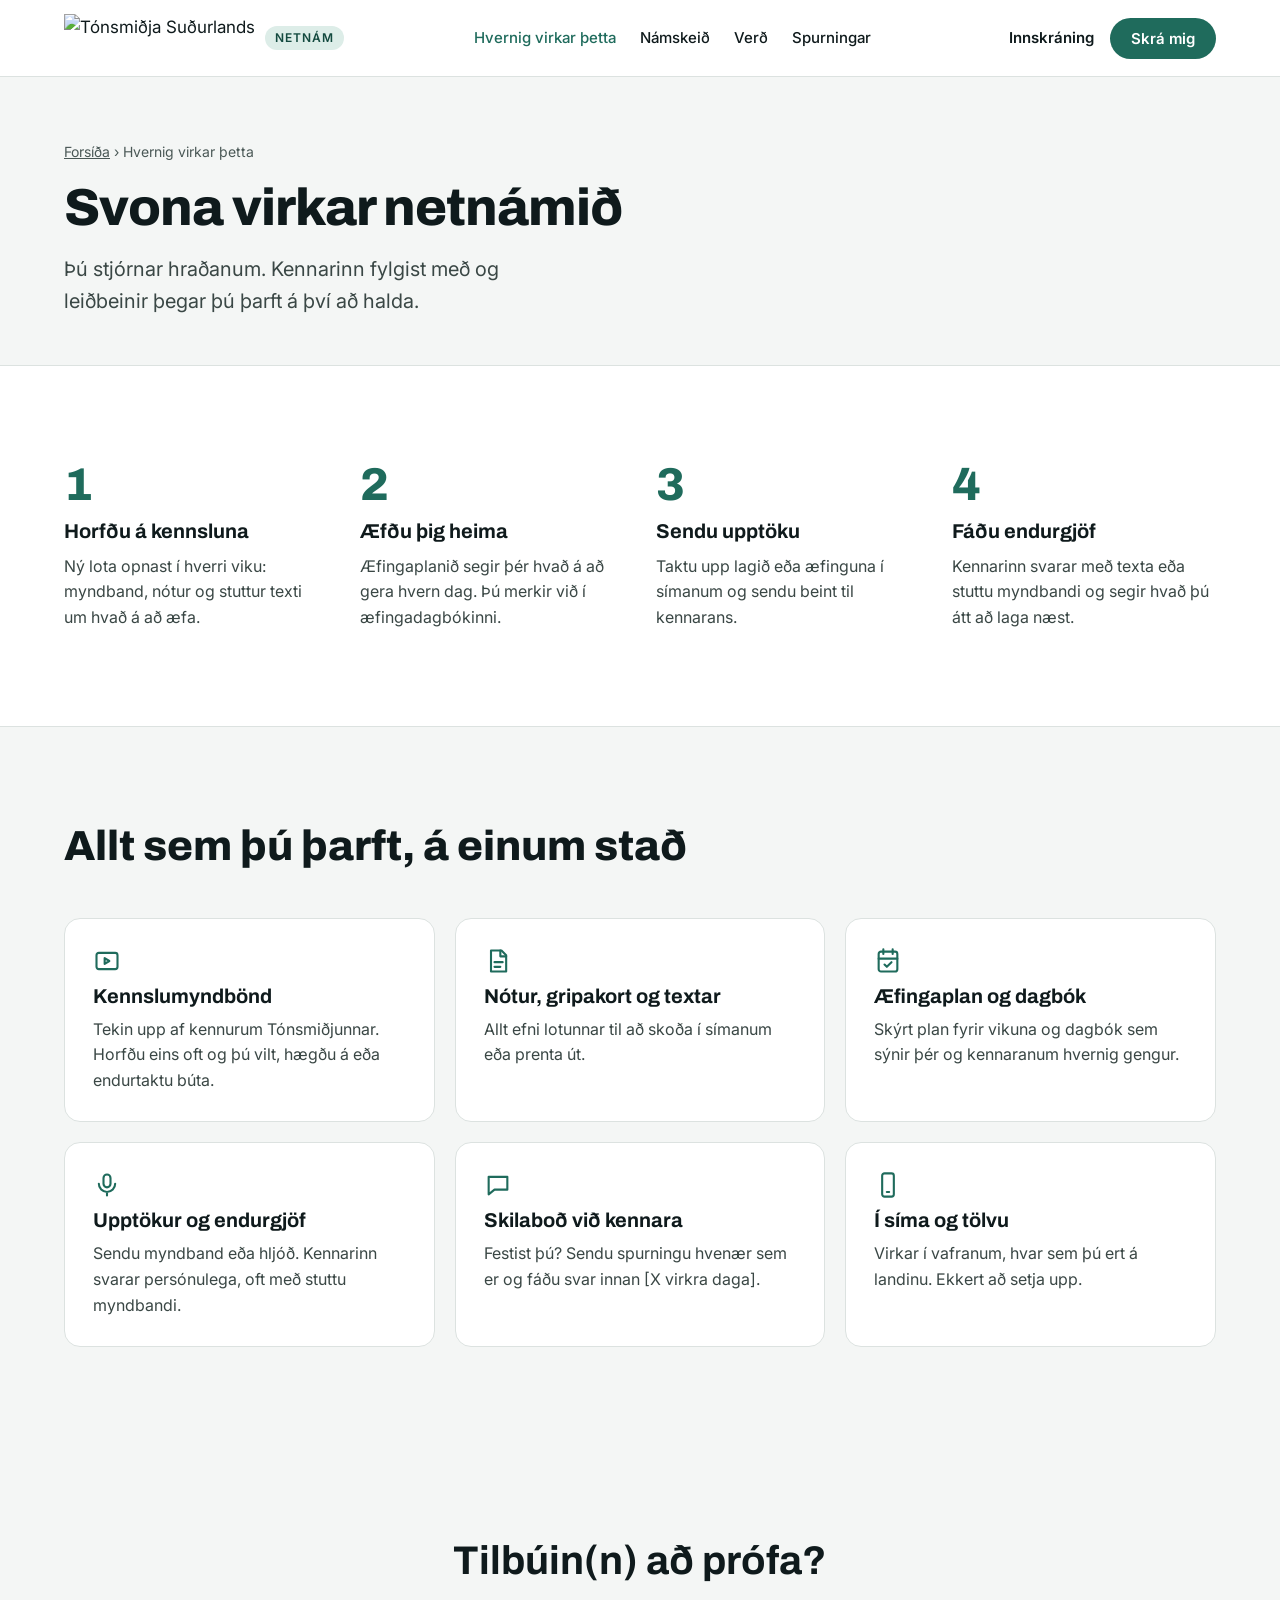
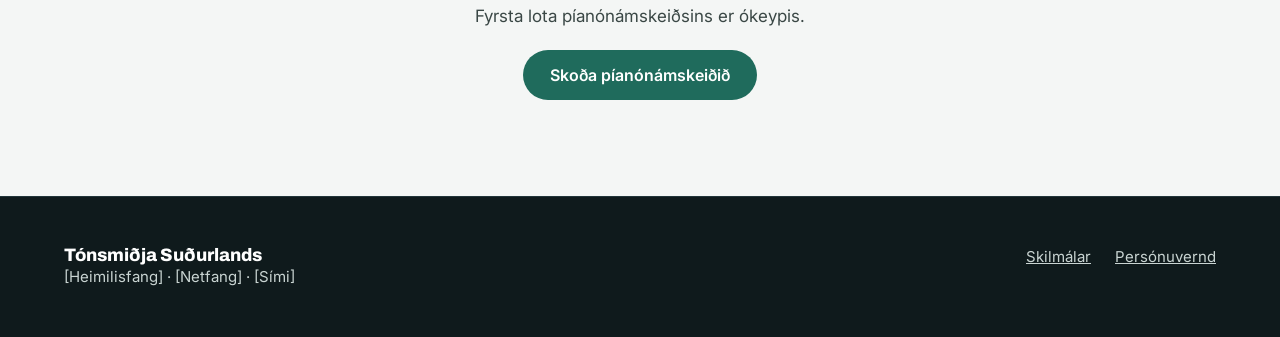
==== hvernig.html @ 37549ae0 "Fyrstu drög að vefsíðu netnáms Co-Authored-By: Claude Opus 5.5 <noreply@anthropic.com> Claude-Sessio" ====
<!doctype html>
<html lang="is">
<head>
  <meta charset="utf-8">
  <meta name="viewport" content="width=device-width, initial-scale=1">
  <title>Hvernig virkar þetta | Netnám Tónsmiðju Suðurlands</title>
  <meta name="description" content="Svona virkar netnám Tónsmiðju Suðurlands: kennsla á myndbandi, æfing heima, upptökur og endurgjöf frá kennara.">
  <link rel="preconnect" href="https://fonts.googleapis.com">
  <link rel="preconnect" href="https://fonts.gstatic.com" crossorigin>
  <link rel="stylesheet" href="https://fonts.googleapis.com/css2?family=Archivo:wght@500;700;800&family=Inter:wght@400;500;600&display=swap">
  <link rel="stylesheet" href="style.css">
</head>
<body>

<header class="site-header">
  <div class="container">
    <a class="brand" href="index.html">
      <img class="brand-logo" src="logo.png" alt="Tónsmiðja Suðurlands" onerror="this.onerror=null;this.src='https://tonsmidjan.net/wp-content/uploads/2024/04/Tonsmidja-FullLogo_Transparent.png'">
      <span class="brand-tag">NETNÁM</span>
    </a>
    <nav class="main-nav" id="main-nav" aria-label="Aðalvalmynd">
      <a href="hvernig.html" aria-current="page">Hvernig virkar þetta</a>
      <a href="index.html#namskeid">Námskeið</a>
      <a href="verd.html">Verð</a>
      <a href="verd.html#spurningar">Spurningar</a>
    </nav>
    <div class="header-actions">
      <a class="link-plain" href="nemandi.html">Innskráning</a>
      <a class="btn btn-primary btn-sm" href="piano.html#skraning">Skrá mig</a>
      <button class="menu-toggle" aria-label="Opna valmynd" aria-expanded="false" aria-controls="main-nav">
        <svg width="24" height="24" viewBox="0 0 24 24" fill="none" stroke="currentColor" stroke-width="2" stroke-linecap="round" aria-hidden="true"><path d="M4 7h16M4 12h16M4 17h16"/></svg>
      </button>
    </div>
  </div>
</header>


<main>
  <section class="container page-intro">
    <div class="crumbs"><a href="index.html">Forsíða</a> › Hvernig virkar þetta</div>
    <h1>Svona virkar netnámið</h1>
    <p class="hero-lead">Þú stjórnar hraðanum. Kennarinn fylgist með og leiðbeinir þegar þú þarft á því að halda.</p>
  </section>

  <section id="hvernig" class="section section-white">
    <div class="container">
            <div class="steps">
        <div class="step"><span class="step-num">1</span><h3>Horfðu á kennsluna</h3><p>Ný lota opnast í hverri viku: myndband, nótur og stuttur texti um hvað á að æfa.</p></div>
        <div class="step"><span class="step-num">2</span><h3>Æfðu þig heima</h3><p>Æfingaplanið segir þér hvað á að gera hvern dag. Þú merkir við í æfingadagbókinni.</p></div>
        <div class="step"><span class="step-num">3</span><h3>Sendu upptöku</h3><p>Taktu upp lagið eða æfinguna í símanum og sendu beint til kennarans.</p></div>
        <div class="step"><span class="step-num">4</span><h3>Fáðu endurgjöf</h3><p>Kennarinn svarar með texta eða stuttu myndbandi og segir hvað þú átt að laga næst.</p></div>
      </div>
    </div>
  </section>

  <section class="section">
    <div class="container">
      <div class="section-head"><h2>Allt sem þú þarft, á einum stað</h2></div>
      <div class="features">
        <div class="feature">
          <svg class="icon" viewBox="0 0 24 24" fill="none" stroke-width="1.8" stroke-linecap="round" stroke-linejoin="round" aria-hidden="true"><rect x="3" y="5" width="18" height="14" rx="2"/><path d="M10 9.5v5l4-2.5z"/></svg>
          <h3>Kennslumyndbönd</h3><p>Tekin upp af kennurum Tónsmiðjunnar. Horfðu eins oft og þú vilt, hægðu á eða endurtaktu búta.</p>
        </div>
        <div class="feature">
          <svg class="icon" viewBox="0 0 24 24" fill="none" stroke-width="1.8" stroke-linecap="round" stroke-linejoin="round" aria-hidden="true"><path d="M6 3h9l4 4v14H6z"/><path d="M14 3v5h5"/><path d="M9 13h7M9 17h5"/></svg>
          <h3>Nótur, gripakort og textar</h3><p>Allt efni lotunnar til að skoða í símanum eða prenta út.</p>
        </div>
        <div class="feature">
          <svg class="icon" viewBox="0 0 24 24" fill="none" stroke-width="1.8" stroke-linecap="round" stroke-linejoin="round" aria-hidden="true"><rect x="4" y="4" width="16" height="17" rx="2"/><path d="M8 2v4M16 2v4M4 10h16"/><path d="M9 15l2 2 4-4"/></svg>
          <h3>Æfingaplan og dagbók</h3><p>Skýrt plan fyrir vikuna og dagbók sem sýnir þér og kennaranum hvernig gengur.</p>
        </div>
        <div class="feature">
          <svg class="icon" viewBox="0 0 24 24" fill="none" stroke-width="1.8" stroke-linecap="round" stroke-linejoin="round" aria-hidden="true"><rect x="9" y="3" width="6" height="11" rx="3"/><path d="M5 11a7 7 0 0 0 14 0M12 18v3"/></svg>
          <h3>Upptökur og endurgjöf</h3><p>Sendu myndband eða hljóð. Kennarinn svarar persónulega, oft með stuttu myndbandi.</p>
        </div>
        <div class="feature">
          <svg class="icon" viewBox="0 0 24 24" fill="none" stroke-width="1.8" stroke-linecap="round" stroke-linejoin="round" aria-hidden="true"><path d="M4 5h16v11H9l-5 4z"/></svg>
          <h3>Skilaboð við kennara</h3><p>Festist þú? Sendu spurningu hvenær sem er og fáðu svar innan [X virkra daga].</p>
        </div>
        <div class="feature">
          <svg class="icon" viewBox="0 0 24 24" fill="none" stroke-width="1.8" stroke-linecap="round" stroke-linejoin="round" aria-hidden="true"><rect x="7" y="2" width="10" height="20" rx="2"/><path d="M11 18h2"/></svg>
          <h3>Í síma og tölvu</h3><p>Virkar í vafranum, hvar sem þú ert á landinu. Ekkert að setja upp.</p>
        </div>
      </div>
    </div>
  </section>

  <section class="section">
    <div class="container cta">
      <h2>Tilbúin(n) að prófa?</h2>
      <p class="muted">Fyrsta lota píanónámskeiðsins er ókeypis.</p>
      <a class="btn btn-primary" href="piano.html">Skoða píanónámskeiðið</a>
    </div>
  </section>

<footer class="site-footer">
  <div class="container">
    <div><strong>Tónsmiðja Suðurlands</strong>[Heimilisfang] · [Netfang] · [Sími]</div>
    <div style="display:flex;gap:24px"><a href="#">Skilmálar</a><a href="#">Persónuvernd</a></div>
  </div>
</footer>

<script>
  // Valmynd í síma
  const toggle = document.querySelector('.menu-toggle');
  const nav = document.getElementById('main-nav');
  toggle.addEventListener('click', () => {
    const open = nav.classList.toggle('open');
    toggle.setAttribute('aria-expanded', open);
  });
  nav.querySelectorAll('a').forEach(a => a.addEventListener('click', () => {
    nav.classList.remove('open');
    toggle.setAttribute('aria-expanded', 'false');
  }));
</script>
</body>
</html>
---- style.css ----
/* Netnám Tónsmiðju Suðurlands — sameiginlegt útlit */
:root {
  --ink: #0F1A1C;
  --ink-2: #3A4745;
  --muted: #4A5856;
  --ground: #F4F6F5;
  --card: #FFFFFF;
  --line: #DCE2E0;
  --soft: #EEF2F1;
  --dark-2: #1C2B2E;
  --on-dark: #C9D4D2;
  --accent: #1F6B5C;
  --accent-hover: #134A3F;
  --accent-soft: #DDEDE8;
  --mint: #9FD3C4;
  --amber: #E0A23B;
  --radius: 16px;
  --display: "Archivo", system-ui, sans-serif;
  --body: "Inter", system-ui, sans-serif;
}

* { box-sizing: border-box; }
html { scroll-behavior: smooth; }
body {
  margin: 0;
  background: var(--ground);
  color: var(--ink);
  font-family: var(--body);
  font-size: 17px;
  line-height: 1.6;
}
img, svg { display: block; }
a { color: var(--accent); }
a:hover { color: var(--accent-hover); }
h1, h2, h3 { font-family: var(--display); line-height: 1.1; margin: 0; }
p { margin: 0; }
.container { max-width: 1200px; margin: 0 auto; padding: 0 24px; }
.muted { color: var(--ink-2); }

/* Hnappar */
.btn {
  display: inline-flex; align-items: center; justify-content: center; gap: 8px;
  font: 600 16px/1 var(--body);
  padding: 16px 26px; border-radius: 999px;
  text-decoration: none; cursor: pointer; border: 1.5px solid transparent;
  transition: background .15s, color .15s, transform .15s;
}
.btn:active { transform: translateY(1px); }
.btn-primary { background: var(--accent); color: #fff; }
.btn-primary:hover { background: var(--accent-hover); color: #fff; }
.btn-outline { background: #fff; color: var(--ink); border-color: var(--ink); }
.btn-outline:hover { background: var(--ink); color: #fff; }
.btn-sm { padding: 12px 20px; font-size: 15px; }

/* Haus */
.site-header { background: #fff; border-bottom: 1px solid var(--line); position: sticky; top: 0; z-index: 10; }
.site-header .container { display: flex; align-items: center; justify-content: space-between; gap: 16px; padding-top: 14px; padding-bottom: 14px; flex-wrap: wrap; }
.brand { display: flex; align-items: center; gap: 10px; text-decoration: none; color: var(--ink); }
.brand:hover { color: var(--ink); }
.brand-logo { height: 48px; width: auto; }
.brand-tag { font: 600 12px/1 var(--body); letter-spacing: .08em; color: var(--accent-hover); background: var(--accent-soft); padding: 6px 10px; border-radius: 999px; }
.brand-boxed { background: #fff; border-radius: 12px; padding: 12px 14px; flex-wrap: wrap; }
.brand-boxed .brand-logo { height: 40px; max-width: 100%; }
.brand-name { font: 800 19px/1.1 var(--display); }
.brand-name small { display: block; font-weight: 500; font-size: 12px; color: var(--muted); letter-spacing: .06em; }
.main-nav { display: flex; gap: 24px; font-size: 15px; font-weight: 500; }
.main-nav a { color: var(--ink); text-decoration: none; }
.main-nav a:hover { color: var(--accent); }
.header-actions { display: flex; gap: 8px; align-items: center; }
.link-plain { color: var(--ink); font-weight: 600; font-size: 15px; text-decoration: none; padding: 12px 8px; }
.menu-toggle { display: none; background: none; border: 0; width: 44px; height: 44px; cursor: pointer; color: var(--ink); }

@media (max-width: 860px) {
  .menu-toggle { display: inline-flex; align-items: center; justify-content: center; }
  .main-nav { display: none; order: 3; width: 100%; flex-direction: column; gap: 0; }
  .main-nav.open { display: flex; }
  .main-nav a { padding: 12px 0; border-top: 1px solid var(--line); }
  .header-actions .link-plain { display: none; }
}

/* Hetja */
.hero { display: grid; grid-template-columns: repeat(auto-fit, minmax(320px, 1fr)); gap: 64px; align-items: center; padding-top: 88px; padding-bottom: 96px; }
.hero-text { display: flex; flex-direction: column; gap: 24px; }
.pill { align-self: flex-start; font-size: 14px; font-weight: 600; color: var(--accent-hover); background: var(--accent-soft); padding: 6px 14px; border-radius: 999px; }
.hero h1 { font-size: clamp(40px, 6vw, 62px); font-weight: 800; letter-spacing: -0.02em; }
.hero-lead { font-size: 20px; color: var(--ink-2); max-width: 520px; }
.actions { display: flex; flex-wrap: wrap; gap: 12px; margin-top: 8px; }

.hero-visual { display: flex; flex-direction: column; gap: 16px; }
.video-card { background: var(--ink); border-radius: 20px; overflow: hidden; box-shadow: 0 24px 48px rgba(15,26,28,.18); color: #fff; }
.video-frame { aspect-ratio: 16 / 10; background: var(--dark-2); display: flex; align-items: center; justify-content: center; position: relative; }
.video-frame .label { position: absolute; top: 14px; left: 16px; font-size: 13px; color: var(--on-dark); }
.play { width: 72px; height: 72px; border-radius: 50%; background: #fff; border: 0; display: flex; align-items: center; justify-content: center; cursor: pointer; }
.video-meta { padding: 18px 20px; display: flex; justify-content: space-between; align-items: center; gap: 12px; }
.video-meta small { display: block; font-size: 13px; color: #B7C4C1; }
.video-meta strong { font: 700 18px/1.3 var(--display); }

.feedback-bubble { align-self: flex-end; max-width: 380px; background: #fff; border: 1px solid var(--line); border-radius: var(--radius); padding: 16px 18px; display: flex; gap: 12px; box-shadow: 0 12px 24px rgba(15,26,28,.08); font-size: 15px; }
.avatar { flex: none; width: 40px; height: 40px; border-radius: 50%; background: var(--amber); color: var(--ink); display: flex; align-items: center; justify-content: center; font-weight: 700; }
.feedback-bubble .who { font-size: 13px; font-weight: 600; color: var(--muted); }

/* Hlutar */
.section { padding: 96px 0; }
.section-white { background: #fff; border-top: 1px solid var(--line); border-bottom: 1px solid var(--line); }
.section-dark { background: var(--ink); color: #fff; }
.section-dark .muted { color: var(--on-dark); }
.section-head { max-width: 640px; margin-bottom: 48px; }
.section-head h2 { font-size: clamp(32px, 4vw, 42px); font-weight: 800; margin-bottom: 12px; }

.steps { display: grid; grid-template-columns: repeat(auto-fit, minmax(230px, 1fr)); gap: 32px; }
.step { display: flex; flex-direction: column; gap: 12px; }
.step-num { font: 800 46px/1 var(--display); color: var(--accent); }
.step h3 { font-size: 20px; }
.step p { color: var(--ink-2); font-size: 16px; }

.features { display: grid; grid-template-columns: repeat(auto-fit, minmax(300px, 1fr)); gap: 20px; }
.feature { background: #fff; border: 1px solid var(--line); border-radius: var(--radius); padding: 28px; display: flex; flex-direction: column; gap: 10px; }
.feature h3 { font-size: 20px; }
.feature p { color: var(--ink-2); font-size: 16px; }
.icon { width: 28px; height: 28px; stroke: var(--accent); }

.courses { display: grid; grid-template-columns: repeat(auto-fit, minmax(250px, 1fr)); gap: 20px; }
.course { text-decoration: none; color: #fff; background: var(--dark-2); border-radius: var(--radius); padding: 28px; display: flex; flex-direction: column; gap: 12px; min-height: 230px; border: 1.5px solid transparent; transition: border-color .15s; }
.course:hover { color: #fff; border-color: var(--mint); }
.course h3 { font-size: 26px; }
.course p { color: var(--on-dark); font-size: 16px; flex-grow: 1; }
.tag { align-self: flex-start; font-size: 13px; font-weight: 600; color: var(--ink); background: var(--amber); padding: 4px 10px; border-radius: 999px; }
.tag.alt { background: var(--mint); }

.plans { display: grid; grid-template-columns: repeat(auto-fit, minmax(320px, 1fr)); gap: 20px; }
.plan { background: #fff; border: 1px solid var(--line); border-radius: 20px; padding: 36px; display: flex; flex-direction: column; gap: 20px; }
.plan.soft { background: var(--accent-soft); border-color: transparent; }
.plan h3 { font-size: 22px; }
.price { font: 800 44px/1.1 var(--display); }
.price span { font: 400 17px var(--body); color: var(--muted); }
.plan ul { margin: 0; padding-left: 20px; display: flex; flex-direction: column; gap: 8px; color: var(--ink-2); font-size: 16px; }
.plan .btn { margin-top: auto; }

.faq { max-width: 820px; margin: 0 auto; }
.faq details { border-bottom: 1px solid var(--line); padding: 8px 0 16px; }
.faq summary { font-weight: 600; font-size: 18px; cursor: pointer; padding: 10px 0; list-style: none; display: flex; justify-content: space-between; gap: 16px; }
.faq summary::-webkit-details-marker { display: none; }
.faq summary::after { content: "+"; font-size: 24px; line-height: 1; color: var(--accent); }
.faq details[open] summary::after { content: "–"; }
.faq p { color: var(--ink-2); }

.cta { text-align: center; display: flex; flex-direction: column; align-items: center; gap: 20px; }
.cta h2 { font-size: clamp(30px, 4vw, 40px); }

.site-footer { background: var(--ink); color: var(--on-dark); font-size: 15px; }
.site-footer .container { display: flex; flex-wrap: wrap; justify-content: space-between; gap: 24px; padding-top: 48px; padding-bottom: 48px; }
.site-footer a { color: var(--on-dark); }
.site-footer strong { font: 800 18px var(--display); color: #fff; display: block; }

/* ---------- Svæði nemanda ---------- */
.app { display: flex; flex-wrap: wrap; min-height: 100vh; font-size: 16px; line-height: 1.5; }
.sidebar { flex: 1 1 240px; background: var(--ink); color: #fff; padding: 28px 20px; display: flex; flex-direction: column; gap: 32px; }
.sidebar .brand, .sidebar .brand:hover { color: #fff; }
.sidebar .brand-name small { color: #B7C4C1; }
.side-nav { display: flex; flex-direction: column; gap: 4px; font-size: 15px; font-weight: 500; }
.side-nav a { color: #E3EAE8; text-decoration: none; padding: 12px 14px; border-radius: 10px; display: flex; justify-content: space-between; align-items: center; }
.side-nav a:hover { background: var(--dark-2); color: #fff; }
.side-nav a.active { background: var(--mint); color: var(--ink); }
.badge { background: var(--amber); color: var(--ink); font-size: 12px; font-weight: 700; padding: 1px 8px; border-radius: 999px; }
.sidebar-foot { margin-top: auto; font-size: 14px; color: #B7C4C1; }

.app-main { flex: 999 1 560px; min-width: 0; padding: 40px; display: flex; flex-direction: column; gap: 28px; }
@media (max-width: 600px) { .app-main { padding: 24px 16px; } }
.app-top { display: flex; flex-wrap: wrap; justify-content: space-between; align-items: flex-end; gap: 16px; }
.app-top h1 { font-size: 34px; font-weight: 800; }
.grid-2 { display: grid; grid-template-columns: repeat(auto-fit, minmax(320px, 1fr)); gap: 24px; align-items: start; }
.stack { display: flex; flex-direction: column; gap: 24px; }
.panel { background: #fff; border: 1px solid var(--line); border-radius: 18px; padding: 24px; display: flex; flex-direction: column; gap: 14px; }
.panel.flush { padding: 0; overflow: hidden; gap: 0; }
.panel-body { padding: 24px; display: flex; flex-direction: column; gap: 14px; }
.panel-head { display: flex; justify-content: space-between; align-items: baseline; gap: 12px; }
.panel h2 { font-size: 20px; }
.eyebrow { font-size: 13px; font-weight: 700; letter-spacing: .06em; color: var(--accent); }
.chips { display: flex; flex-wrap: wrap; gap: 10px; }
.chip { font-size: 14px; font-weight: 600; color: var(--ink); background: var(--soft); text-decoration: none; padding: 10px 14px; border-radius: 10px; border: 0; cursor: pointer; font-family: inherit; }
.chip:hover { background: var(--line); color: var(--ink); }

.check { display: flex; gap: 12px; align-items: flex-start; font-size: 15px; cursor: pointer; }
.check input { width: 20px; height: 20px; margin: 2px 0 0; accent-color: var(--accent); flex: none; }
.check input:checked + span { color: var(--muted); text-decoration: line-through; }
.progress { height: 8px; background: var(--soft); border-radius: 999px; overflow: hidden; }
.progress span { display: block; height: 100%; background: var(--accent); width: 0; transition: width .25s; }

.week { display: grid; grid-template-columns: repeat(7, minmax(0, 1fr)); gap: 8px; text-align: center; font-size: 13px; color: var(--muted); }
.day { display: flex; flex-direction: column; gap: 6px; }
.day span { height: 40px; border-radius: 8px; background: var(--line); }
.day.done span { background: var(--accent); }
.day.today { font-weight: 700; color: var(--ink); }
.link-btn { background: none; border: 0; padding: 0; font: 600 15px var(--body); color: var(--accent); cursor: pointer; text-align: left; }
.link-btn:hover { color: var(--accent-hover); }

.feedback { display: flex; gap: 14px; align-items: flex-start; }
.feedback .meta { font-size: 14px; color: var(--muted); }
.feedback .meta strong { color: var(--ink); }

/* Gluggi fyrir upptöku */
dialog { border: 0; border-radius: 20px; padding: 0; width: min(480px, calc(100% - 32px)); box-shadow: 0 24px 64px rgba(15,26,28,.3); color: var(--ink); }
dialog::backdrop { background: rgba(15,26,28,.5); }
.dialog-inner { padding: 28px; display: flex; flex-direction: column; gap: 16px; }
.dialog-inner label { font-weight: 600; font-size: 15px; display: flex; flex-direction: column; gap: 6px; }
.dialog-inner select, .dialog-inner textarea, .dialog-inner input[type=file] { font: inherit; font-weight: 400; padding: 10px 12px; border: 1px solid #C3CCCA; border-radius: 10px; }
.dialog-actions { display: flex; justify-content: flex-end; gap: 10px; }

.toast { position: fixed; left: 50%; bottom: 24px; transform: translateX(-50%) translateY(120px); background: var(--ink); color: #fff; padding: 14px 20px; border-radius: 12px; font-size: 15px; transition: transform .3s; z-index: 50; }
.toast.show { transform: translateX(-50%) translateY(0); }

/* ---------- Skilaboð ---------- */
.chat-page { display: flex; justify-content: center; min-height: 100vh; background: var(--ground); }
.chat { width: 100%; max-width: 640px; display: flex; flex-direction: column; height: 100vh; background: var(--ground); font-size: 15px; line-height: 1.45; }
@media (min-width: 700px) { .chat { border-left: 1px solid var(--line); border-right: 1px solid var(--line); } }
.chat-head { background: #fff; border-bottom: 1px solid var(--line); padding: 14px 16px; display: flex; align-items: center; gap: 12px; }
.chat-head .back { width: 44px; height: 44px; display: flex; align-items: center; justify-content: center; color: var(--ink); }
.chat-head strong { font: 700 17px var(--display); display: block; }
.chat-head small { font-size: 13px; color: var(--muted); }
.thread { flex: 1; overflow-y: auto; padding: 20px 16px; display: flex; flex-direction: column; gap: 14px; }
.date { align-self: center; font-size: 12px; color: var(--muted); }
.msg { max-width: 80%; display: flex; flex-direction: column; gap: 6px; }
.msg.me { align-self: flex-end; align-items: flex-end; }
.msg.them { align-self: flex-start; }
.bubble { padding: 10px 14px; border-radius: 16px; }
.me .bubble { background: var(--accent); color: #fff; border-bottom-right-radius: 4px; }
.them .bubble { background: #fff; border: 1px solid var(--line); border-bottom-left-radius: 4px; }
.clip { width: 230px; background: var(--dark-2); border-radius: 16px; overflow: hidden; color: #E3EAE8; }
.clip .frame { height: 130px; display: flex; align-items: center; justify-content: center; }
.clip .frame span { width: 44px; height: 44px; border-radius: 50%; background: #fff; display: flex; align-items: center; justify-content: center; }
.clip .cap { padding: 8px 12px; font-size: 13px; }
.composer { background: #fff; border-top: 1px solid var(--line); padding: 12px 16px 20px; display: flex; gap: 10px; align-items: center; }
.composer input[type=text] { flex: 1; min-width: 0; height: 44px; border: 1px solid #C3CCCA; border-radius: 999px; padding: 0 16px; font: inherit; color: var(--ink); }
.round { flex: none; width: 44px; height: 44px; border-radius: 50%; border: 0; display: flex; align-items: center; justify-content: center; cursor: pointer; background: var(--soft); }
.round.primary { background: var(--accent); }
.round.primary:hover { background: var(--accent-hover); }

.sr-only { position: absolute; width: 1px; height: 1px; overflow: hidden; clip: rect(0 0 0 0); white-space: nowrap; }
:focus-visible { outline: 3px solid var(--amber); outline-offset: 2px; }

/* Námskeið: væntanlegt og valið */
.course.soon { opacity: .75; }
.course.soon .tag { background: #3A4A4D; color: #E3EAE8; }
.course.featured { border-color: var(--mint); }

/* ---------- Námskeiðssíða ---------- */
.course-hero { padding-top: 72px; padding-bottom: 72px; display: grid; grid-template-columns: repeat(auto-fit, minmax(320px, 1fr)); gap: 48px; align-items: center; }
.course-hero h1 { font-size: clamp(38px, 5vw, 56px); font-weight: 800; letter-spacing: -0.02em; }
.crumbs { font-size: 14px; color: var(--muted); }
.crumbs a { color: var(--muted); }
.facts { display: grid; grid-template-columns: repeat(2, minmax(0, 1fr)); gap: 12px; }
.fact { background: #fff; border: 1px solid var(--line); border-radius: 14px; padding: 16px; }
.fact small { display: block; font-size: 13px; color: var(--muted); }
.fact strong { font: 700 18px var(--display); }
.learn { display: grid; grid-template-columns: repeat(auto-fit, minmax(260px, 1fr)); gap: 16px; padding: 0; margin: 0; list-style: none; }
.learn li { display: flex; gap: 12px; align-items: flex-start; }
.learn svg { flex: none; margin-top: 3px; }
.lessons { display: flex; flex-direction: column; gap: 12px; counter-reset: lota; }
.lesson { background: #fff; border: 1px solid var(--line); border-radius: var(--radius); padding: 20px 24px; display: grid; grid-template-columns: 56px 1fr auto; gap: 16px; align-items: center; }
.lesson .n { font: 800 32px/1 var(--display); color: var(--accent); }
.lesson h3 { font-size: 19px; margin-bottom: 4px; }
.lesson p { color: var(--ink-2); font-size: 15px; }
.lesson .len { font-size: 14px; color: var(--muted); white-space: nowrap; }
.lesson.free { border-color: var(--accent); }
.free-tag { display: inline-block; font-size: 12px; font-weight: 700; color: var(--accent-hover); background: var(--accent-soft); padding: 2px 8px; border-radius: 999px; margin-left: 8px; vertical-align: middle; }
@media (max-width: 560px) { .lesson { grid-template-columns: 40px 1fr; } .lesson .len { grid-column: 2; } }

/* Styttri forsíða og undirsíður */
.section.compact { padding: 56px 0; }
.row-head { display: flex; flex-wrap: wrap; justify-content: space-between; align-items: baseline; gap: 12px; margin-bottom: 28px; }
.row-head h2 { font-size: clamp(26px, 3vw, 32px); font-weight: 800; }
.more { font-weight: 600; font-size: 16px; }
.steps-compact { list-style: none; margin: 0; padding: 0; display: grid; grid-template-columns: repeat(auto-fit, minmax(220px, 1fr)); gap: 20px; }
.steps-compact li { display: flex; gap: 14px; align-items: flex-start; }
.steps-compact span { flex: none; width: 40px; height: 40px; border-radius: 50%; background: var(--accent); color: #fff; font: 800 18px/40px var(--display); text-align: center; }
.steps-compact strong { font-family: var(--display); font-size: 17px; }
.steps-compact p { color: var(--ink-2); font-size: 15px; }
.section-dark.compact .section-head { margin-bottom: 28px; }
.section-dark.compact .section-head h2 { font-size: clamp(26px, 3vw, 32px); }
.section-dark.compact .course { min-height: 0; }
.hero { padding-top: 64px; padding-bottom: 64px; }
.page-intro { padding-top: 64px; padding-bottom: 48px; display: flex; flex-direction: column; gap: 16px; }
.page-intro h1 { font-size: clamp(36px, 5vw, 52px); font-weight: 800; letter-spacing: -0.02em; }
.main-nav a[aria-current="page"] { color: var(--accent); }
.site-footer { border-top: 1px solid #22353A; }
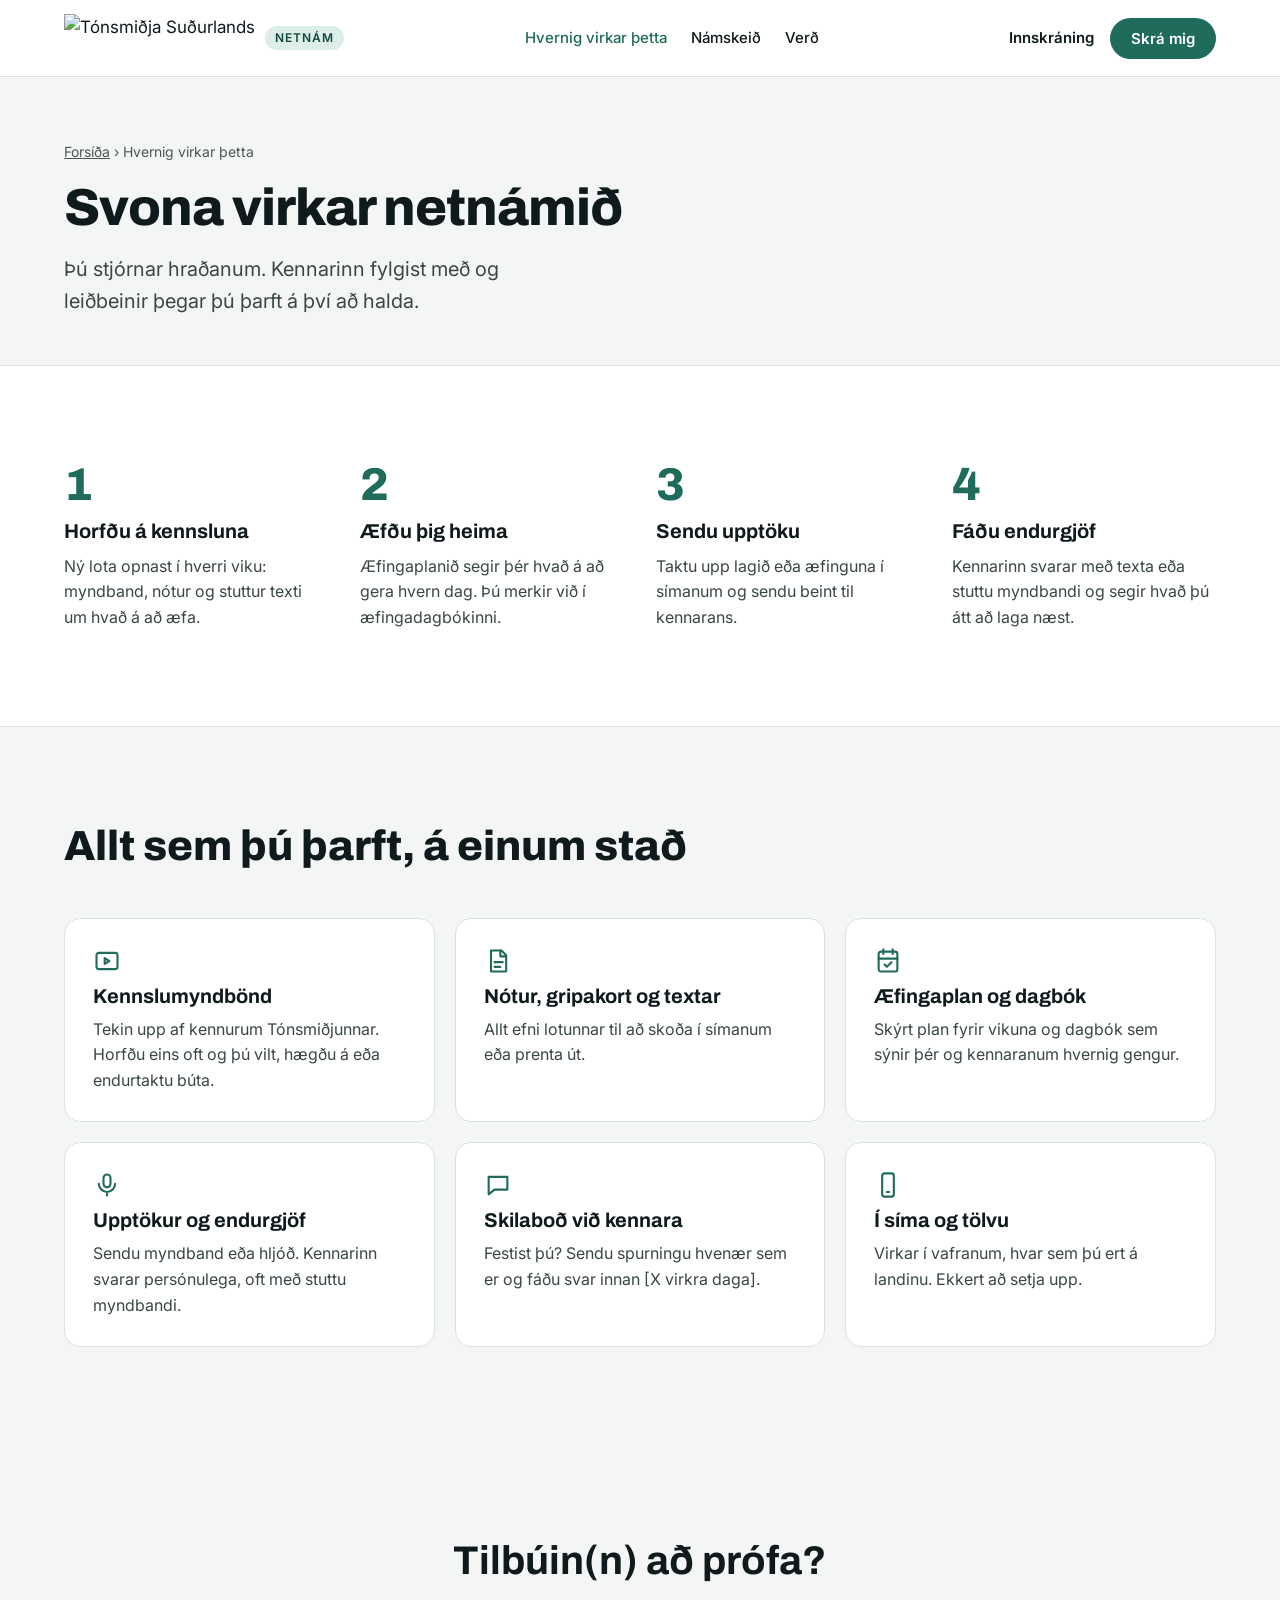
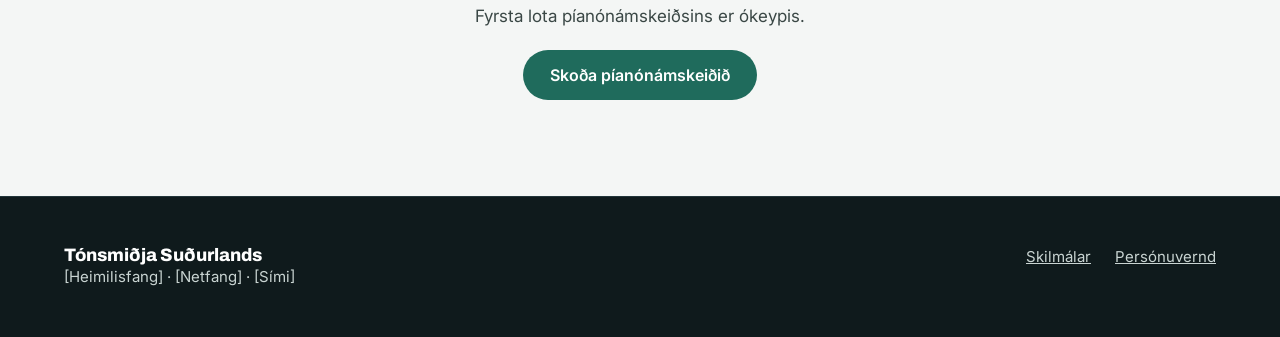
==== commit 64f2901f: "Ný lög á lagalista, prufuverð og spurningar fjarlægðar Co-Authored-By: Claude Opus 5.5 <noreply@anth" ====
--- a/hvernig.html
+++ b/hvernig.html
@@ -22,10 +22,9 @@
       <a href="hvernig.html" aria-current="page">Hvernig virkar þetta</a>
       <a href="index.html#namskeid">Námskeið</a>
       <a href="verd.html">Verð</a>
-      <a href="verd.html#spurningar">Spurningar</a>
     </nav>
     <div class="header-actions">
-      <a class="link-plain" href="nemandi.html">Innskráning</a>
+      <a class="link-plain" href="innskraning.html">Innskráning</a>
       <a class="btn btn-primary btn-sm" href="piano.html#skraning">Skrá mig</a>
       <button class="menu-toggle" aria-label="Opna valmynd" aria-expanded="false" aria-controls="main-nav">
         <svg width="24" height="24" viewBox="0 0 24 24" fill="none" stroke="currentColor" stroke-width="2" stroke-linecap="round" aria-hidden="true"><path d="M4 7h16M4 12h16M4 17h16"/></svg>
@@ -92,6 +91,7 @@
       <a class="btn btn-primary" href="piano.html">Skoða píanónámskeiðið</a>
     </div>
   </section>
+</main>
 
 <footer class="site-footer">
   <div class="container">
--- a/style.css
+++ b/style.css
@@ -283,3 +283,114 @@
 .page-intro h1 { font-size: clamp(36px, 5vw, 52px); font-weight: 800; letter-spacing: -0.02em; }
 .main-nav a[aria-current="page"] { color: var(--accent); }
 .site-footer { border-top: 1px solid #22353A; }
+
+/* ---------- Innskráning ---------- */
+.login-page { min-height: 100vh; display: flex; align-items: center; justify-content: center; padding: 32px 16px; }
+.login-wrap { width: 100%; max-width: 420px; display: flex; flex-direction: column; gap: 24px; }
+.login-card { background: #fff; border: 1px solid var(--line); border-radius: 20px; padding: 32px; display: flex; flex-direction: column; gap: 16px; box-shadow: 0 12px 32px rgba(15,26,28,.06); }
+.login-card h1 { font-size: 30px; font-weight: 800; }
+.login-card label { display: flex; flex-direction: column; gap: 6px; font-weight: 600; font-size: 15px; }
+.login-card input { font: inherit; font-weight: 400; height: 48px; padding: 0 14px; border: 1px solid #C3CCCA; border-radius: 10px; color: var(--ink); }
+.login-card input:focus { border-color: var(--accent); }
+.login-error { margin: 0; color: #9B2C1F; background: #FBEAE7; padding: 10px 14px; border-radius: 10px; font-size: 15px; }
+.login-small { font-size: 14px; color: var(--muted); text-align: center; }
+
+/* ---------- Kennarasvæði ---------- */
+.demo-note { font-size: 13px; font-weight: 600; color: var(--muted); background: var(--soft); padding: 6px 12px; border-radius: 999px; }
+.stats { display: grid; grid-template-columns: repeat(auto-fit, minmax(170px, 1fr)); gap: 16px; }
+.stat { background: #fff; border: 1px solid var(--line); border-radius: 16px; padding: 18px 20px; }
+.stat small { display: block; font-size: 14px; color: var(--muted); }
+.stat strong { font: 800 34px/1.2 var(--display); }
+.queue { display: flex; flex-direction: column; }
+.queue-row { display: flex; align-items: center; gap: 14px; padding: 16px 0; border-top: 1px solid var(--line); flex-wrap: wrap; }
+.queue-row:first-child { border-top: 0; padding-top: 4px; }
+.queue-main { flex: 1 1 260px; min-width: 0; display: flex; flex-direction: column; gap: 2px; }
+.queue-main .muted { font-size: 14px; }
+.queue-note { font-size: 15px; color: var(--ink-2); font-style: italic; }
+.avatar.initials { background: var(--accent-soft); color: var(--accent-hover); font-size: 14px; width: 44px; height: 44px; }
+.avatar.initials.sm { width: 32px; height: 32px; font-size: 12px; }
+.empty { text-align: center; padding: 24px 0; }
+.table-wrap { overflow-x: auto; margin: 0 -24px; padding: 0 24px; }
+.table { width: 100%; border-collapse: collapse; font-size: 15px; min-width: 640px; }
+.table th, .table td { text-align: left; padding: 12px 12px 12px 0; border-top: 1px solid var(--line); vertical-align: middle; font-weight: 400; }
+.table thead th { font-size: 13px; font-weight: 600; color: var(--muted); border-top: 0; }
+.table tbody th { font-weight: 600; }
+.cell-name { display: flex; align-items: center; gap: 10px; }
+.cell-prog { display: flex; flex-direction: column; gap: 4px; min-width: 140px; font-size: 13px; }
+.status { display: inline-block; font-size: 13px; font-weight: 600; padding: 3px 10px; border-radius: 999px; white-space: nowrap; }
+.status.ok { background: var(--accent-soft); color: var(--accent-hover); }
+.status.warn { background: #FCEBD0; color: #7A4A06; }
+.status.draft { background: var(--soft); color: var(--muted); }
+.lesson-admin { display: flex; flex-direction: column; }
+.lesson-row { display: grid; grid-template-columns: 36px 1fr auto auto; gap: 14px; align-items: center; padding: 12px 0; border-top: 1px solid var(--line); }
+.lesson-row:first-child { border-top: 0; }
+.lesson-row .n { font: 800 22px/1 var(--display); color: var(--accent); }
+.r-note { background: var(--soft); padding: 12px 14px; border-radius: 10px; font-size: 15px; }
+
+/* Námskeið með lotum */
+.course-blocks { display: flex; flex-direction: column; gap: 48px; }
+.course-block-head { margin-bottom: 16px; display: flex; flex-direction: column; gap: 4px; }
+.course-num { font-size: 13px; font-weight: 700; letter-spacing: .06em; color: var(--accent); text-transform: uppercase; }
+.course-block-head h3 { font-size: 26px; }
+.lesson-group { padding: 8px 0 16px; }
+.lesson-group + .lesson-group { border-top: 2px solid var(--line); padding-top: 20px; }
+.lesson-group-head { display: flex; justify-content: space-between; align-items: baseline; gap: 12px; margin-bottom: 4px; font-family: var(--display); font-size: 18px; }
+.lesson-group-head .muted { font-family: var(--body); font-size: 14px; }
+
+/* Vikur sem opnast ein í einu */
+.weeks { display: grid; grid-template-columns: repeat(auto-fit, minmax(170px, 1fr)); gap: 12px; }
+.week-tile { width: 100%; height: 100%; text-align: left; font: inherit; color: var(--ink); background: #fff; border: 1.5px solid var(--line); border-radius: 14px; padding: 14px 16px; display: flex; flex-direction: column; gap: 4px; cursor: pointer; transition: border-color .15s, background .15s; }
+.week-tile:hover:not(:disabled) { border-color: var(--accent); }
+.week-tile.selected { border-color: var(--accent); background: var(--accent-soft); }
+.week-tile.locked { background: var(--soft); color: var(--muted); cursor: not-allowed; border-style: dashed; }
+.week-num { font-size: 13px; font-weight: 700; letter-spacing: .04em; color: var(--accent); text-transform: uppercase; }
+.week-tile.locked .week-num { color: var(--muted); }
+.week-title { font: 700 16px/1.3 var(--display); }
+.week-state { margin-top: auto; padding-top: 6px; font-size: 13px; display: flex; align-items: center; gap: 6px; }
+.week-tile.current .week-state { color: var(--accent-hover); font-weight: 600; }
+.week-tile.done .week-state { color: var(--accent); }
+.unlock-note { font-size: 15px; color: var(--ink-2); background: var(--soft); padding: 12px 14px; border-radius: 10px; }
+
+/* Lagaval í viku 4 */
+.video-frame { position: relative; }
+.video-lock { position: absolute; inset: auto 0 0 0; padding: 10px 14px; background: rgba(15,26,28,.85); color: #fff; font-size: 14px; font-weight: 600; text-align: center; }
+.week-tile.song.locked { cursor: pointer; border-style: dashed; }
+.week-tile.song .week-state { color: var(--accent-hover); font-weight: 600; }
+.song-area { display: flex; flex-direction: column; gap: 12px; border-top: 1px solid var(--line); padding-top: 16px; margin-top: 4px; }
+.song-head { display: flex; justify-content: space-between; align-items: baseline; gap: 12px; }
+.song-head h3 { font-size: 18px; }
+.song-head .muted { font-size: 14px; }
+.tabs { display: flex; flex-wrap: wrap; gap: 6px; }
+.tab { font: 600 14px var(--body); padding: 8px 14px; border-radius: 999px; border: 1px solid var(--line); background: #fff; color: var(--ink); cursor: pointer; }
+.tab[aria-selected="true"] { background: var(--ink); color: #fff; border-color: var(--ink); }
+.song-list { list-style: none; margin: 0; padding: 0; display: flex; flex-direction: column; }
+.song-row { display: flex; align-items: center; gap: 14px; padding: 12px 0; border-top: 1px solid var(--line); }
+.song-row:first-child { border-top: 0; }
+.song-row.picked .song-main strong { color: var(--accent); }
+.song-main { flex: 1; min-width: 0; display: flex; flex-direction: column; }
+.song-main .muted { font-size: 13px; }
+.level { display: inline-flex; gap: 3px; flex: none; }
+.level i { width: 8px; height: 8px; border-radius: 50%; background: var(--line); }
+.level i.on { background: var(--amber); }
+.song-row .btn { flex: none; min-width: 84px; }
+.song-chosen { display: flex; align-items: center; justify-content: space-between; gap: 12px; background: var(--accent-soft); padding: 14px 16px; border-radius: 12px; flex-wrap: wrap; }
+.song-chosen strong { display: block; font: 700 18px var(--display); }
+.lesson.song { border-color: var(--amber); background: #FFF8EC; }
+.lesson.song .free-tag { background: #FCEBD0; color: #7A4A06; }
+[hidden] { display: none !important; }
+
+/* Notendaval á innskráningu */
+.user-list { list-style: none; margin: 0; padding: 0; display: flex; flex-direction: column; gap: 10px; }
+.user-pick { width: 100%; display: flex; align-items: center; gap: 14px; padding: 14px 16px; background: #fff; border: 1.5px solid var(--line); border-radius: 14px; font: inherit; color: var(--ink); text-align: left; text-decoration: none; cursor: pointer; transition: border-color .15s, background .15s; }
+.user-pick:hover { border-color: var(--accent); background: var(--accent-soft); color: var(--ink); }
+.user-pick .avatar { width: 44px; height: 44px; font-size: 17px; }
+.user-text { flex: 1; display: flex; flex-direction: column; }
+.user-text strong { font: 700 17px var(--display); }
+.user-text small { font-size: 14px; color: var(--muted); }
+.user-pick svg { color: var(--muted); flex: none; }
+.user-divider { display: flex; align-items: center; gap: 12px; color: var(--muted); font-size: 13px; }
+.user-divider::before, .user-divider::after { content: ""; flex: 1; height: 1px; background: var(--line); }
+
+/* Verð: besti kosturinn */
+.plan.best { border: 2px solid var(--accent); position: relative; }
+.best-tag { position: absolute; top: -14px; left: 32px; background: var(--accent); color: #fff; font-size: 13px; font-weight: 700; padding: 4px 12px; border-radius: 999px; }
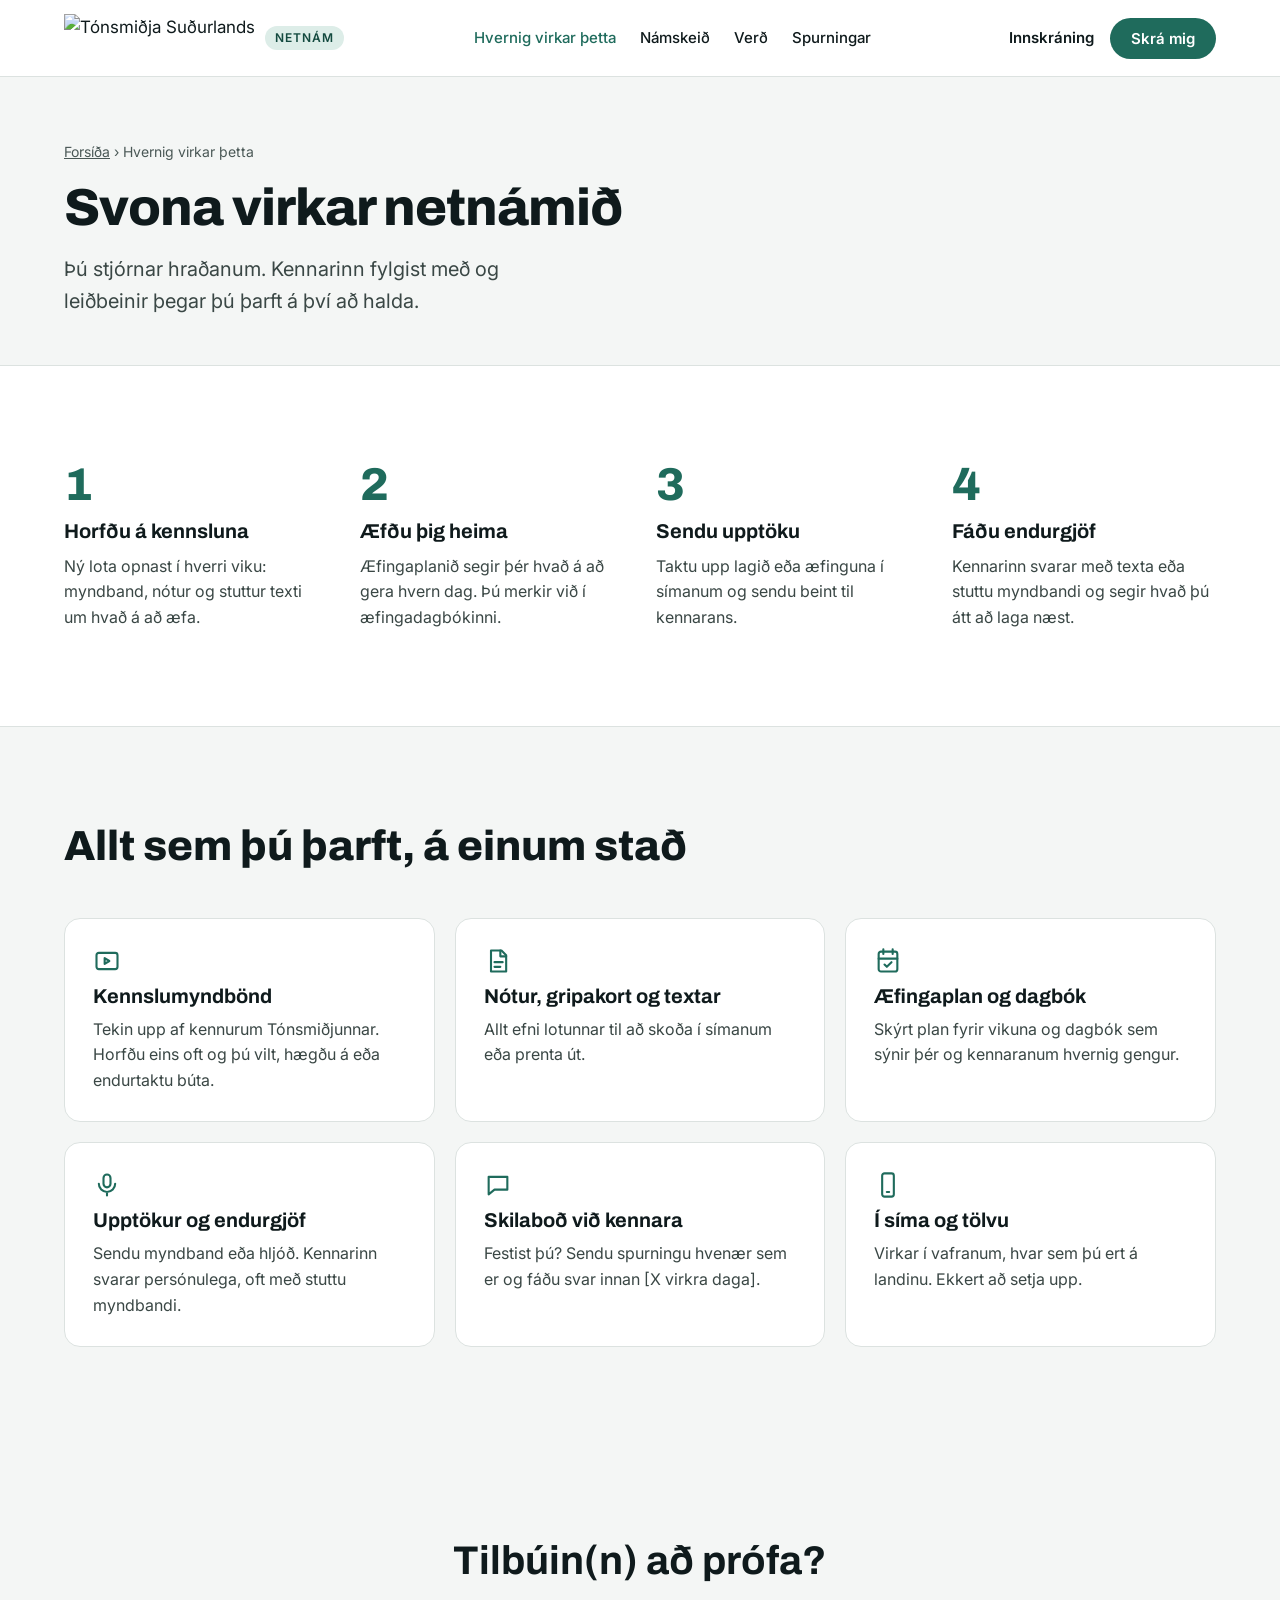
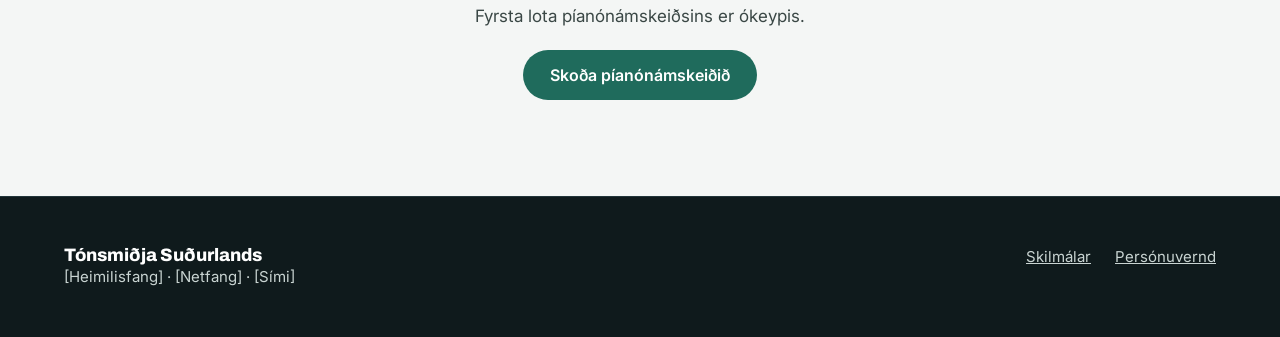
==== commit 7a0fb4c5: "Spurningar á sér síðu Co-Authored-By: Claude Opus 5.5 <noreply@anthropic.com> Claude-Session: https:" ====
--- a/hvernig.html
+++ b/hvernig.html
@@ -22,6 +22,7 @@
       <a href="hvernig.html" aria-current="page">Hvernig virkar þetta</a>
       <a href="index.html#namskeid">Námskeið</a>
       <a href="verd.html">Verð</a>
+      <a href="spurningar.html">Spurningar</a>
     </nav>
     <div class="header-actions">
       <a class="link-plain" href="innskraning.html">Innskráning</a>
--- a/style.css
+++ b/style.css
@@ -394,3 +394,50 @@
 /* Verð: besti kosturinn */
 .plan.best { border: 2px solid var(--accent); position: relative; }
 .best-tag { position: absolute; top: -14px; left: 32px; background: var(--accent); color: #fff; font-size: 13px; font-weight: 700; padding: 4px 12px; border-radius: 999px; }
+
+/* Námskeiðaskrá eftir getustigum */
+.fit-grid { display: grid; grid-template-columns: repeat(auto-fit, minmax(230px, 1fr)); gap: 16px; }
+.fit-card { text-align: left; font: inherit; color: var(--ink); background: var(--ground); border: 1.5px solid var(--line); border-radius: 16px; padding: 22px; display: flex; flex-direction: column; gap: 8px; cursor: pointer; transition: border-color .15s, background .15s; }
+.fit-card:hover { border-color: var(--accent); background: var(--accent-soft); }
+.fit-card strong { font: 700 18px/1.3 var(--display); }
+.fit-level { font-size: 13px; font-weight: 700; letter-spacing: .05em; text-transform: uppercase; color: var(--accent); }
+.fit-go { margin-top: auto; padding-top: 8px; font-size: 14px; font-weight: 600; color: var(--accent); }
+.level-tabs { margin-bottom: 8px; }
+.level-tabs .tab { font-size: 15px; padding: 10px 16px; }
+.tab-count { display: inline-block; min-width: 20px; margin-left: 4px; font-size: 12px; padding: 1px 6px; border-radius: 999px; background: var(--soft); color: var(--muted); }
+.tab[aria-selected="true"] .tab-count { background: rgba(255,255,255,.2); color: #fff; }
+.level-intro { color: var(--ink-2); margin: 8px 0 20px; }
+.catalog { display: grid; grid-template-columns: repeat(auto-fill, minmax(280px, 1fr)); gap: 20px; }
+.course-card { background: #fff; border: 1px solid var(--line); border-radius: 18px; padding: 24px; display: flex; flex-direction: column; gap: 10px; }
+.course-card h3 { font-size: 22px; }
+.course-card.soon { background: var(--ground); }
+.course-card .btn { margin-top: auto; align-self: flex-start; }
+.course-card .btn:disabled { opacity: .6; cursor: not-allowed; }
+.course-card-top { display: flex; flex-wrap: wrap; gap: 6px; align-items: center; }
+.level-badge { font-size: 12px; font-weight: 700; padding: 3px 10px; border-radius: 999px; }
+.level-badge.l0 { background: var(--accent-soft); color: var(--accent-hover); }
+.level-badge.l1 { background: #DCE9F7; color: #1D4E89; }
+.level-badge.l2 { background: #FCEBD0; color: #7A4A06; }
+.level-badge.l3 { background: #F1DDE6; color: #7A2650; }
+.soon-tag { font-size: 12px; font-weight: 700; padding: 3px 10px; border-radius: 999px; background: var(--soft); color: var(--muted); }
+.week-list { list-style: none; margin: 4px 0 8px; padding: 0; display: flex; flex-direction: column; gap: 6px; font-size: 15px; }
+.week-list li { display: flex; gap: 10px; }
+.week-list span { flex: none; width: 56px; font-size: 13px; font-weight: 600; color: var(--muted); padding-top: 1px; }
+.week-list li.song-wk { color: #7A4A06; font-weight: 600; }
+
+.next-grid { display: grid; grid-template-columns: repeat(auto-fit, minmax(220px, 1fr)); gap: 14px; }
+.next-card { display: flex; flex-direction: column; gap: 6px; padding: 18px; border: 1.5px solid var(--line); border-radius: 14px; text-decoration: none; color: var(--ink); transition: border-color .15s; }
+.next-card:hover { border-color: var(--accent); color: var(--ink); }
+.next-card .level-badge { align-self: flex-start; }
+.next-card strong { font: 700 17px var(--display); }
+.next-card .muted { font-size: 14px; }
+
+.cell-course { display: flex; align-items: center; gap: 6px; font-weight: 600; color: var(--ink); font-size: 14px; flex-wrap: wrap; }
+.cell-prog { min-width: 200px; }
+.course-admin-row { grid-template-columns: 1fr auto auto; }
+
+/* YouTube-myndband á forsíðu */
+.video-frame.yt { background-size: cover; background-position: center; }
+.video-frame.yt::before { content: ""; position: absolute; inset: 0; background: rgba(15,26,28,.25); }
+.video-frame.yt .play { position: relative; box-shadow: 0 8px 24px rgba(0,0,0,.3); }
+.video-frame iframe { position: absolute; inset: 0; width: 100%; height: 100%; border: 0; }
